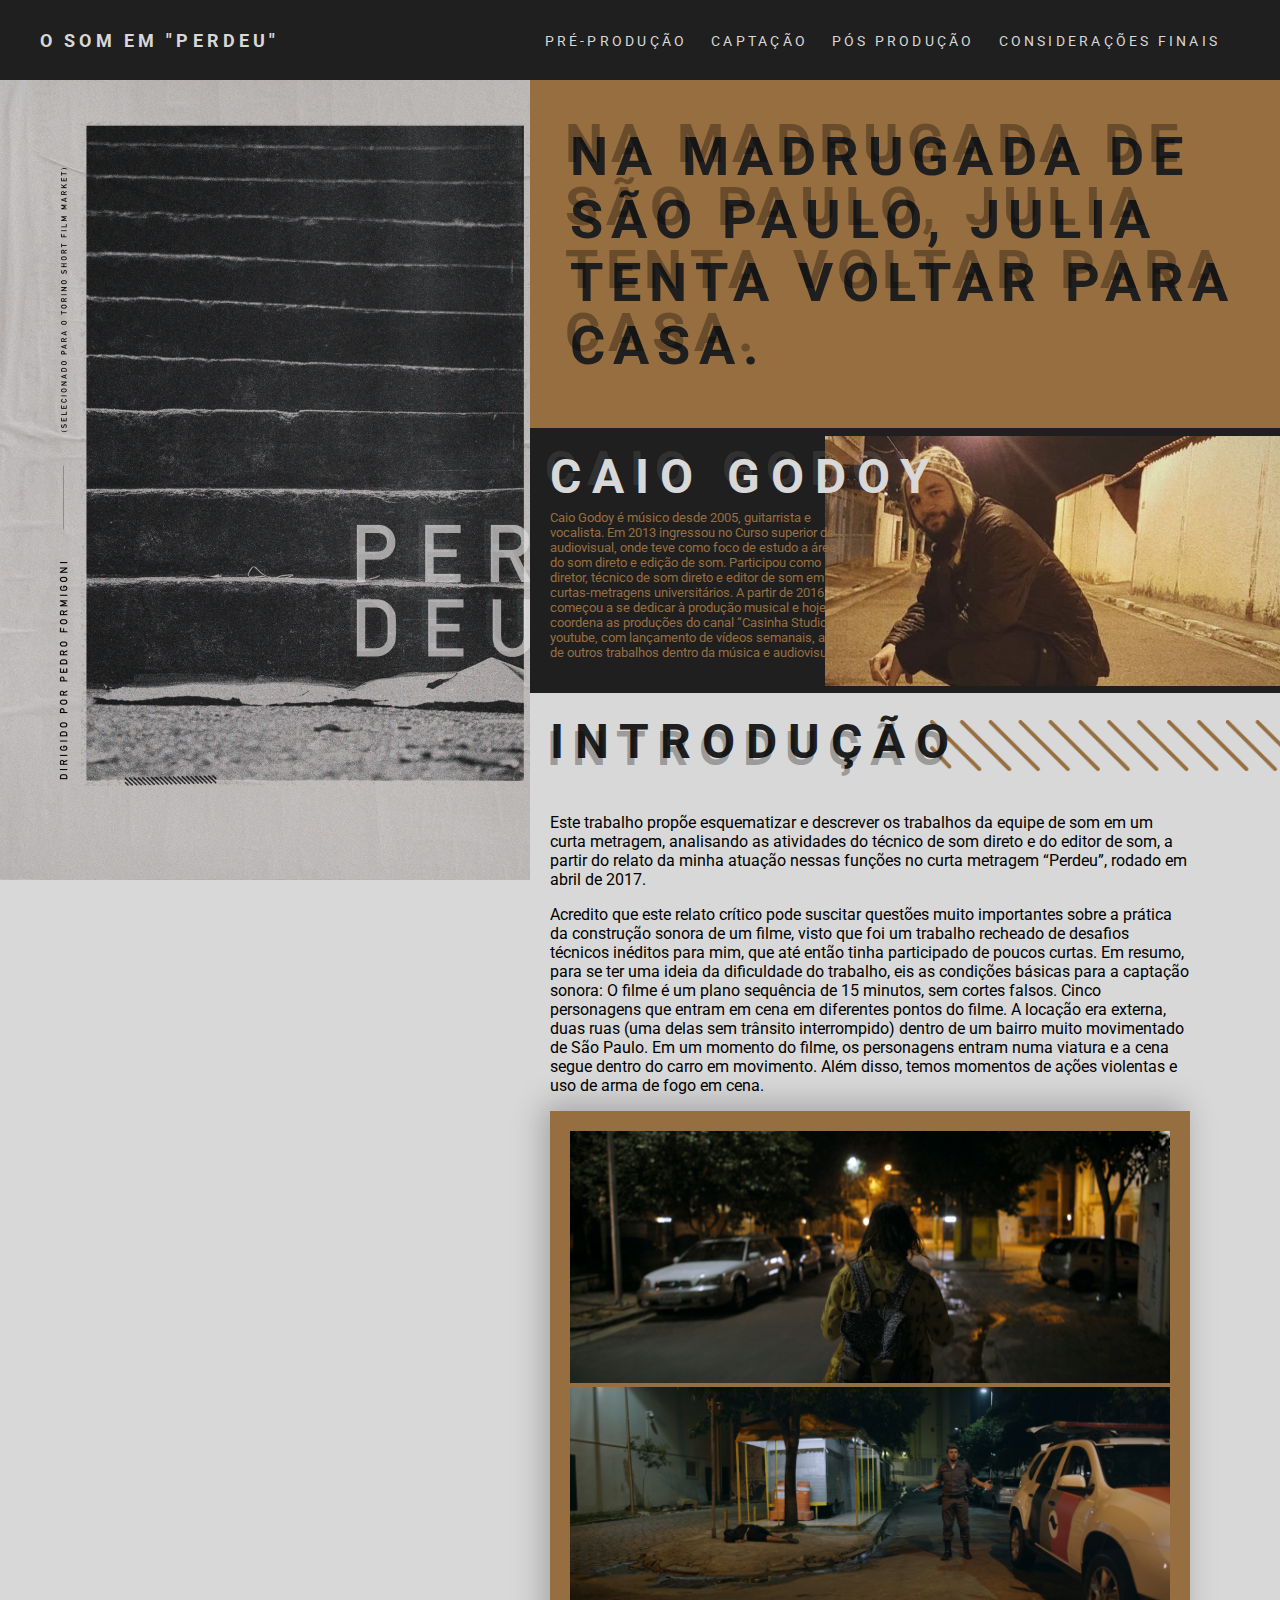
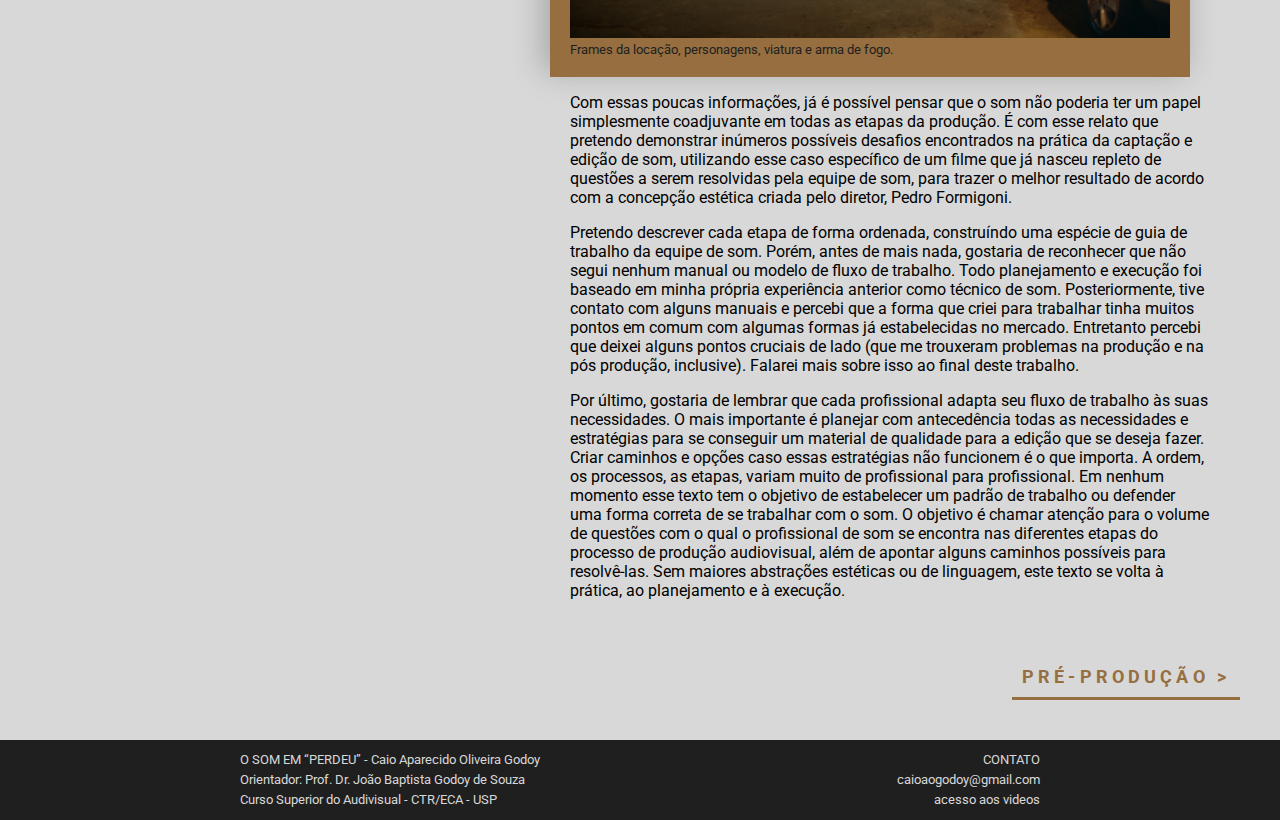
==== index.html @ 64c0122d "home finalizada" ====
<!DOCTYPE html>
<html lang="pt">
<head>
    <meta charset="UTF-8">
    <meta name="viewport" content="width=device-width, initial-scale=1.0">
    <meta http-equiv="X-UA-Compatible" content="ie=edge">
    <title>O som em "perdeu"</title>
    <link rel="stylesheet" href="assets/css/style.css">
    <link href="https://fonts.googleapis.com/css?family=Roboto" rel="stylesheet">

</head>
<body>
    <header>
        <nav class="menu">
            <h1><a href="home">O som em "perdeu"</a></h1>
            <div class="menu-nav">
                <ul>
                        <li><a href="preproducao">PRÉ-PRODUÇÃO</a></li>
                        <li><a href="captacao">CAPTAÇÃO</a></li>
                        <li><a href="posproducao">PÓS PRODUÇÃO</a></li>
                        <li><a href="finais">CONSIDERAÇÕES FINAIS</a></li>
                </ul>
            </div>
        </nav>
    </header>
    <section id="topo">
        <div id="sobre">
            <div class="img-side-left"></div>
            <div class="sobre">
                <div  class="sinopse">
                    <h2>Na madrugada de São Paulo, Julia tenta voltar para casa.</h2>
                    <h2 class="sinopse-2">Na madrugada de São Paulo, Julia tenta voltar para casa.</h2>
                </div>
                <div class="about">
                        <h2 class="title-about">caio godoy</h2>
                        <h2 class="title-about2">caio godoy</h2>
                        <p class="about-content">Caio Godoy é músico desde 2005, guitarrista e vocalista. Em 2013 ingressou no Curso superior do audiovisual, onde teve como foco de estudo a área do som direto e edição de som. Participou como diretor, técnico de som direto e editor de som em curtas-metragens universitários. A partir de 2016, começou a se dedicar à produção musical e hoje coordena as produções do canal “Casinha Studio” no youtube, com lançamento de vídeos semanais, além de outros trabalhos dentro da música e audiovisual.</p>
                </div>
                <div class="title">
                    <h2 class="title-1">introdução</h2>
                    <h2 class="title-2">introdução</h2>
                </div>
                <div class="content-home">
                    <p>Este trabalho propõe esquematizar e descrever os trabalhos da equipe de som em um curta metragem, analisando as atividades do técnico de som direto e do editor de som, a partir do relato da minha atuação nessas funções no curta metragem “Perdeu”, rodado em abril de 2017.</p>               </p>
                    <p>	Acredito que este relato crítico pode suscitar questões muito importantes sobre a prática da construção sonora de um filme, visto que foi um trabalho recheado de desafios técnicos inéditos para mim, que até então tinha participado de poucos curtas. Em resumo, para se ter uma ideia da dificuldade do trabalho, eis as condições básicas para a captação sonora: O filme é um plano sequência de 15 minutos, sem cortes falsos. Cinco personagens que entram em cena em diferentes pontos do filme. A locação era externa, duas ruas (uma delas sem trânsito interrompido) dentro de um bairro muito movimentado de São Paulo. Em um momento do filme, os personagens entram numa viatura e a cena segue dentro do carro em movimento. Além disso, temos momentos de ações violentas e uso de arma de fogo em cena.</p>
                <div class="media-home">
                    <img src="assets/img/intro-02.png" alt="">
                    <img src="assets/img/intro-01.png" alt="">
                    <p>Frames da locação, personagens, viatura e arma de fogo.</p>
                </div>
                <div class="content-home">
                    <p>Com essas poucas informações, já é possível pensar que o som não poderia ter um papel simplesmente coadjuvante em todas as etapas da produção. É com esse relato que pretendo demonstrar inúmeros possíveis desafios encontrados na prática da captação e edição de som, utilizando esse caso específico de um filme que já nasceu repleto de questões a serem resolvidas pela equipe de som, para trazer o melhor resultado de acordo com a concepção estética criada pelo diretor, Pedro Formigoni.</p>
                    <p>Pretendo descrever cada etapa de forma ordenada, construíndo uma espécie de guia de trabalho da equipe de som. Porém, antes de mais nada, gostaria de reconhecer que não segui nenhum manual ou modelo de fluxo de trabalho. Todo planejamento e execução foi baseado em minha própria experiência anterior como técnico de som. Posteriormente, tive contato com alguns manuais e percebi que a forma que criei para trabalhar tinha muitos pontos em comum com algumas formas já estabelecidas no mercado. Entretanto percebi que deixei alguns pontos cruciais de lado (que me trouxeram problemas na produção e na pós produção, inclusive). Falarei mais sobre isso ao final deste trabalho.</p>
                    <p>Por último, gostaria de lembrar que cada profissional adapta seu fluxo de trabalho às suas necessidades. O mais importante é planejar com antecedência todas as necessidades e estratégias para se conseguir um material de qualidade para a edição que se deseja fazer. Criar caminhos e opções caso essas estratégias não funcionem é o que importa. A ordem, os processos, as etapas, variam muito de profissional para profissional. Em nenhum momento esse texto tem o objetivo de estabelecer um padrão de trabalho ou defender uma forma correta de se trabalhar com o som. O objetivo é chamar atenção para o volume de questões com o qual o profissional de som se encontra nas diferentes etapas do processo de produção audiovisual, além de apontar alguns caminhos possíveis para resolvê-las. Sem maiores abstrações estéticas ou de linguagem, este texto se volta à prática, ao planejamento e à execução.</p>
                </div>
            </div>
            <div>
                <a class="link-next" href=""> PRÉ-PRODUÇÃO > </a>
            </div>
        </div> 

    </section>

    <footer>
            <div class="info">
                    <div>
                        <ul class="info-tecnica">
                            <li>O SOM EM “PERDEU” - Caio Aparecido Oliveira Godoy</li>
                            <li>Orientador: Prof. Dr. João Baptista Godoy de Souza</li>
                            <li>Curso Superior do Audivisual - CTR/ECA - USP</li>
                        </ul>
                    </div>
                    <div>
                        <ul class="info-contato">
                            <li>CONTATO</li>
                            <li><a href="mailto:caioaogodoy@gmail.com">caioaogodoy@gmail.com</a></li>
                            <li><a href="">acesso aos videos</a></li>
                        </ul>
                    </div>
                </nav>
    </footer>
</body>
</html>
---- assets/css/style.css ----
body{
    font-family: 'Roboto', sans-serif;
    margin: 0;
    padding: 0;
    background-color: #D8D8D8;
}

.menu{
    position: fixed;
    left: 0%;
    right: 0%;
    top: 0%;
    bottom: 0%;
    width: 100%;
    height: 80px;
    background: #201F1F;
    display: flex;
    padding-left: 40px;
    align-items: center;
    justify-content: space-between;
}

.menu-nav{
    padding-right: 80px;
}

ul,ol li{
    list-style: none;
  }
  
.menu li{
    display: inline;
    list-style: none;
    padding-right: 20px;
    font-style: normal;
    line-height: normal;
    font-size: 14px;
    letter-spacing: 0.23em;
    text-transform: uppercase;
    text-align: center;
}

.menu a{
    text-decoration: none;
    color: #D8D8D8;
}

.menu  a:hover{
    color:#966E3F;
    font-weight: bold;
    font-weight: bold;
    font-size: 20px;
}
.menu h1{
    font-style: normal;
    font-weight: bold;
    line-height: normal;
    font-size: 18px;
    letter-spacing: 0.23em;
    text-transform: uppercase;
    color: #D8D8D8;
    float: right;
}

#sobre{
    display: flex;
}

.sobre{
    float: right;
    width: 800px;
}

.img-side-left{
    float: left;
    width: 565px;
    height: 800px;
    left: 0px;
    margin-top: 80px;
    background: url(../img/perdeu-cartaz.png);
}

.sinopse{
    background: #966E3F;
    font-size: 36px;
    letter-spacing: 0.23em;
    text-transform: uppercase;
    color: #201F1F;
    padding: 80px 20px 20px 40px;
}

.sinopse-2{
    color: rgba(0, 0, 0, 0.3);
    margin-top: -310px;
    margin-left: -5px;
}

.about{
    background-color: #201F1F;
    padding: 20px ;
    background-image: url(../img/perfil-caio.png);
    background-repeat: no-repeat;
    background-position: right;
}

.title-about{
    margin: 0;
    font-size: 48px;
    letter-spacing: 0.23em;
    text-transform: uppercase;
    color: #D8D8D8;
}

.title-about2{
    margin: 0;
    font-size: 48px;
    letter-spacing: 0.23em;
    text-transform: uppercase;
    color: #D8D8D8;
    opacity: 0.1;
    margin-top: -65px;
    margin-left: -5px;
}

.about-content{
    width: 300px;
    color: #966E3F;
    font-size: 13px;
}

.title{
    padding: 20px;
    background-image: url(../img/title.png);
    background-repeat: no-repeat;
    background-position: right;
    background-size: 350px;
}

.title-1{
    font-family: Roboto;
    font-size: 48px;
    letter-spacing: 0.23em;
    text-transform: uppercase;
    color: #201F1F;
    margin: 0;
}

.title-2{
    font-family: Roboto;
    font-size: 48px;
    letter-spacing: 0.23em;
    text-transform: uppercase;
    color: rgba(0, 0, 0, 0.3);
    margin-top:-50px;
    margin-left: -3px;
    margin-bottom: 0;
    margin-right: 0;
}

.content-home{
    width: 640px;
    margin-left: 20px;
}

.media-home{
    background-color: #966E3F;
    text-align: left;
    padding: 20px;
    box-shadow: -6px -6px 30px rgba(0, 0, 0, 0.25);
}

.media-home img{
    width: 100%;
}

.media-home p{
    font-family: Roboto;
    font-style: normal;
    font-weight: normal;
    line-height: normal;
    font-size: 13px;
    color: #201F1F;
    margin: 0;
}

.link-next{
    float: right;
    color: #966E3F;
    font-family: Roboto;
    font-style: normal;
    font-weight: bold;
    line-height: normal;
    font-size: 18px;
    letter-spacing: 0.23em;
    text-transform: uppercase;
    padding: 10px;
    border-bottom: 3px #966E3F solid;
    text-decoration: none;
    margin: 40px;
}

.link-next:hover{
    float: right;
    color: #201F1F;
    font-family: Roboto;
    font-style: normal;
    font-weight: bold;
    line-height: normal;
    font-size: 18px;
    letter-spacing: 0.23em;
    text-transform: uppercase;
    padding: 10px;
    border-bottom: 3px #201F1F solid;
    text-decoration: none;
    margin: 40px;
}

.info{ 
    width: 100%;
    height: 80px;
    background: #201F1F;
    margin: 0;
    padding: 0;   
    display: flex;
    justify-items: center;
    justify-content: space-between;
}

.info li{
    font-family: Roboto;
    font-style: normal;
    font-weight: normal;
    line-height: 20px;
    font-size: 13px;
    color: #D8D8D8;
    margin: 0;
}

.info-tecnica{
    float: left;
    margin-left: 240px;
    padding: 0;
    margin-top: 10px;
    margin-bottom: 0;
}

.info-contato{
    float: right;
    margin-right: 240px;
    margin-top: 10px;
    margin-bottom: 0;
    text-align: right;
}

.info a{
    text-decoration: none;
    color: #D8D8D8;
}

.info  a:hover{
    color: #966E3F;
    font-weight: bold;
    font-weight: bold;
    font-size: 15px;
}
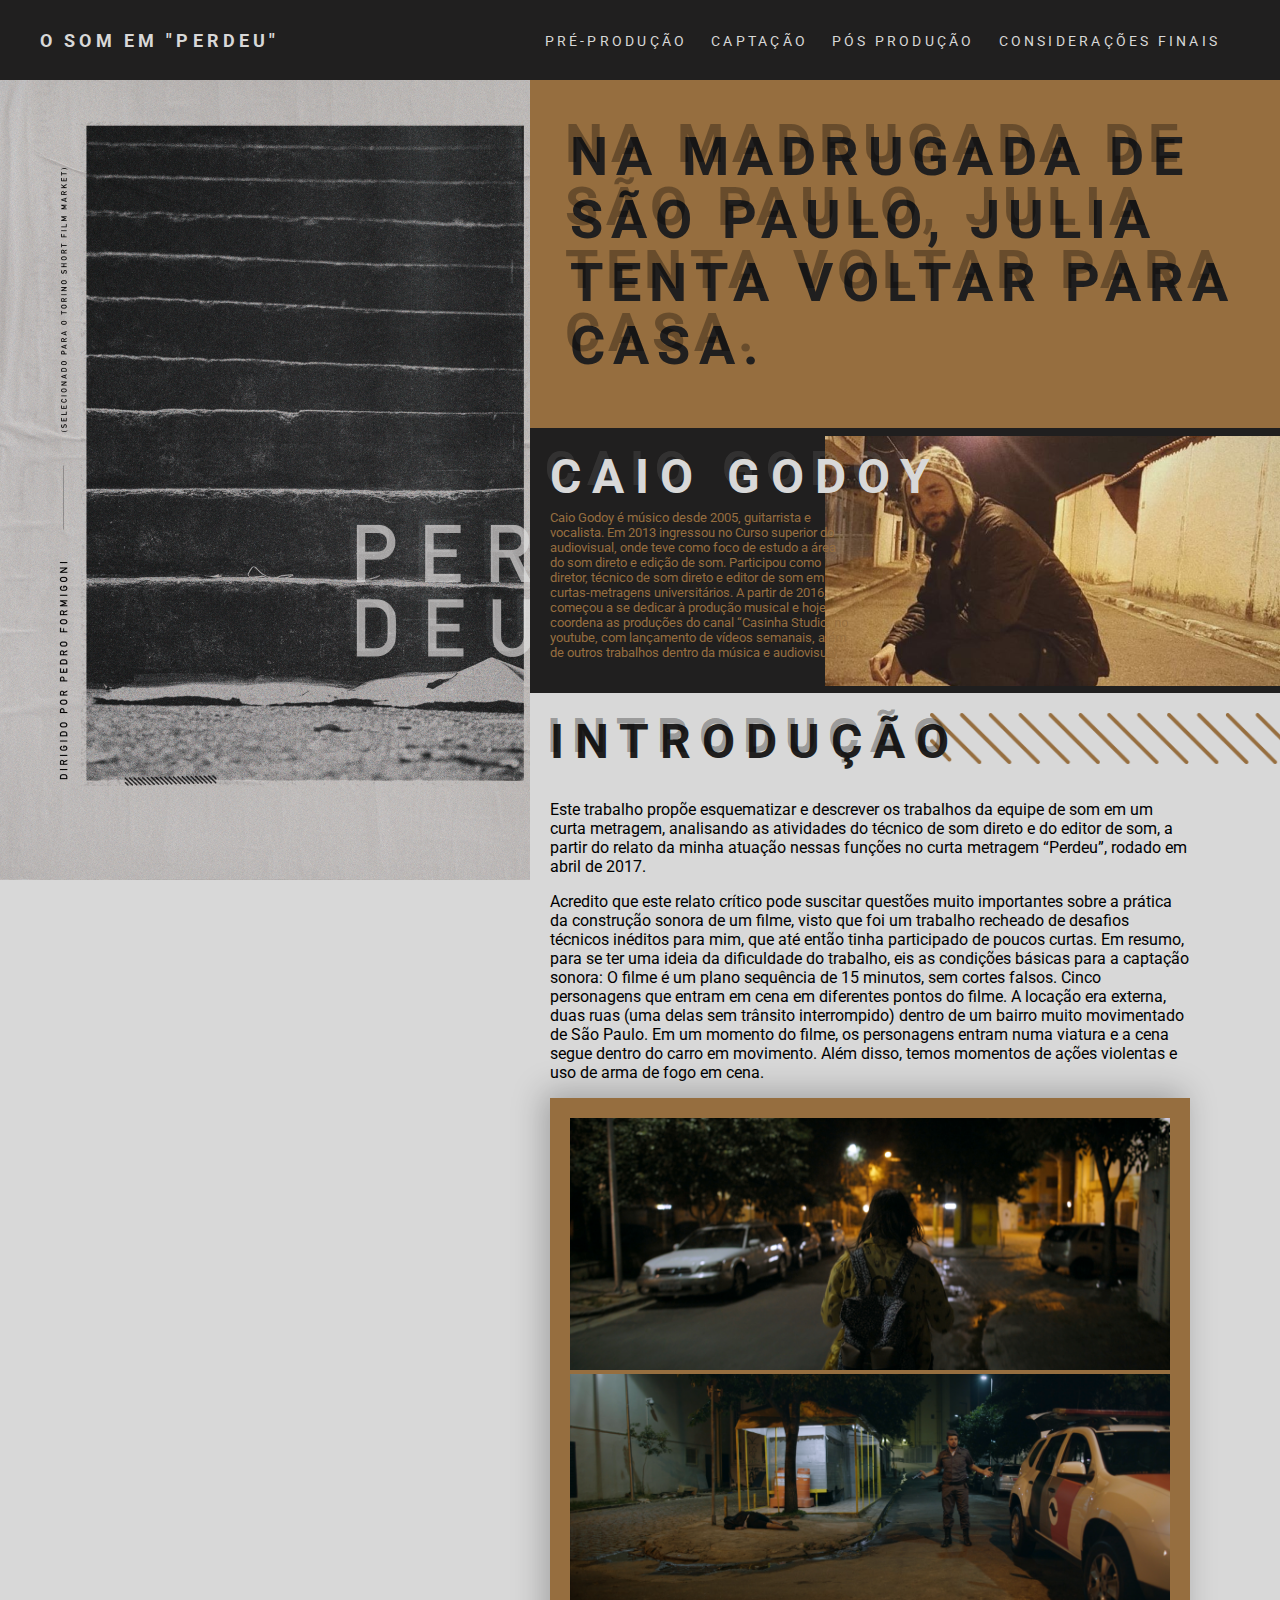
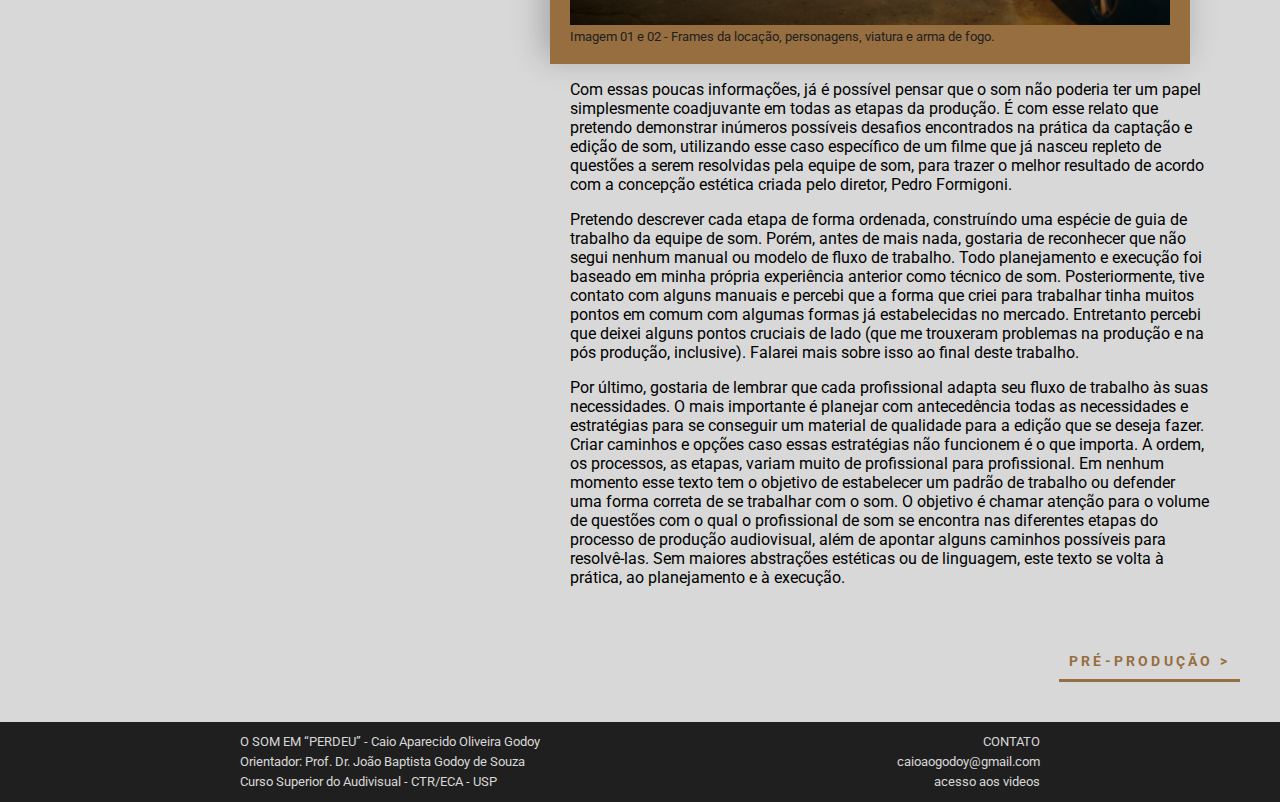
==== commit 3e1bbb10: "pre-producao" ====
--- a/index.html
+++ b/index.html
@@ -12,13 +12,13 @@
 <body>
     <header>
         <nav class="menu">
-            <h1><a href="home">O som em "perdeu"</a></h1>
+            <h1><a href="index.html">O som em "perdeu"</a></h1>
             <div class="menu-nav">
                 <ul>
-                        <li><a href="preproducao">PRÉ-PRODUÇÃO</a></li>
-                        <li><a href="captacao">CAPTAÇÃO</a></li>
-                        <li><a href="posproducao">PÓS PRODUÇÃO</a></li>
-                        <li><a href="finais">CONSIDERAÇÕES FINAIS</a></li>
+                    <li><a href="assets/pages/pre-producao.html">PRÉ-PRODUÇÃO</a></li>
+                    <li><a href="assets/pages/captacao.html">CAPTAÇÃO</a></li>
+                    <li><a href="assets/pages/pos-producao.html">PÓS PRODUÇÃO</a></li>
+                    <li><a href="assets/pages/consideracoes-finais.html">CONSIDERAÇÕES FINAIS</a></li>
                 </ul>
             </div>
         </nav>
@@ -46,7 +46,7 @@
                 <div class="media-home">
                     <img src="assets/img/intro-02.png" alt="">
                     <img src="assets/img/intro-01.png" alt="">
-                    <p>Frames da locação, personagens, viatura e arma de fogo.</p>
+                    <p>Imagem 01 e 02 - Frames da locação, personagens, viatura e arma de fogo.</p>
                 </div>
                 <div class="content-home">
                     <p>Com essas poucas informações, já é possível pensar que o som não poderia ter um papel simplesmente coadjuvante em todas as etapas da produção. É com esse relato que pretendo demonstrar inúmeros possíveis desafios encontrados na prática da captação e edição de som, utilizando esse caso específico de um filme que já nasceu repleto de questões a serem resolvidas pela equipe de som, para trazer o melhor resultado de acordo com a concepção estética criada pelo diretor, Pedro Formigoni.</p>
@@ -55,7 +55,7 @@
                 </div>
             </div>
             <div>
-                <a class="link-next" href=""> PRÉ-PRODUÇÃO > </a>
+                <a class="link-next" href="assets/pages/pre-producao.html"> PRÉ-PRODUÇÃO > </a>
             </div>
         </div> 
 
--- a/assets/css/style.css
+++ b/assets/css/style.css
@@ -52,6 +52,13 @@
     font-weight: bold;
     font-size: 20px;
 }
+
+.menu  a:active{
+    color:#966E3F;
+    font-weight: bold;
+    font-weight: bold;
+    font-size: 20px;
+}
 .menu h1{
     font-style: normal;
     font-weight: bold;
@@ -152,7 +159,7 @@
     letter-spacing: 0.23em;
     text-transform: uppercase;
     color: rgba(0, 0, 0, 0.3);
-    margin-top:-50px;
+    margin-top:-63px;
     margin-left: -3px;
     margin-bottom: 0;
     margin-right: 0;
@@ -191,7 +198,7 @@
     font-style: normal;
     font-weight: bold;
     line-height: normal;
-    font-size: 18px;
+    font-size: 14px;
     letter-spacing: 0.23em;
     text-transform: uppercase;
     padding: 10px;
@@ -207,13 +214,47 @@
     font-style: normal;
     font-weight: bold;
     line-height: normal;
-    font-size: 18px;
+    font-size: 14px;
     letter-spacing: 0.23em;
     text-transform: uppercase;
     padding: 10px;
     border-bottom: 3px #201F1F solid;
     text-decoration: none;
     margin: 40px;
+}
+
+.link-previous{
+    float: left;
+    color: #966E3F;
+    font-family: Roboto;
+    font-style: normal;
+    font-weight: bold;
+    line-height: normal;
+    font-size: 14px;
+    letter-spacing: 0.23em;
+    text-transform: uppercase;
+    padding: 10px;
+    border-bottom: 3px #966E3F solid;
+    text-decoration: none;
+    margin: 40px;
+    margin-left: 0px;
+}
+
+.link-previous:hover{
+    float: left;
+    color: #201F1F;
+    font-family: Roboto;
+    font-style: normal;
+    font-weight: bold;
+    line-height: normal;
+    font-size: 14px;
+    letter-spacing: 0.23em;
+    text-transform: uppercase;
+    padding: 10px;
+    border-bottom: 3px #201F1F solid;
+    text-decoration: none;
+    margin: 40px;
+    margin-left: 0px;
 }
 
 .info{ 
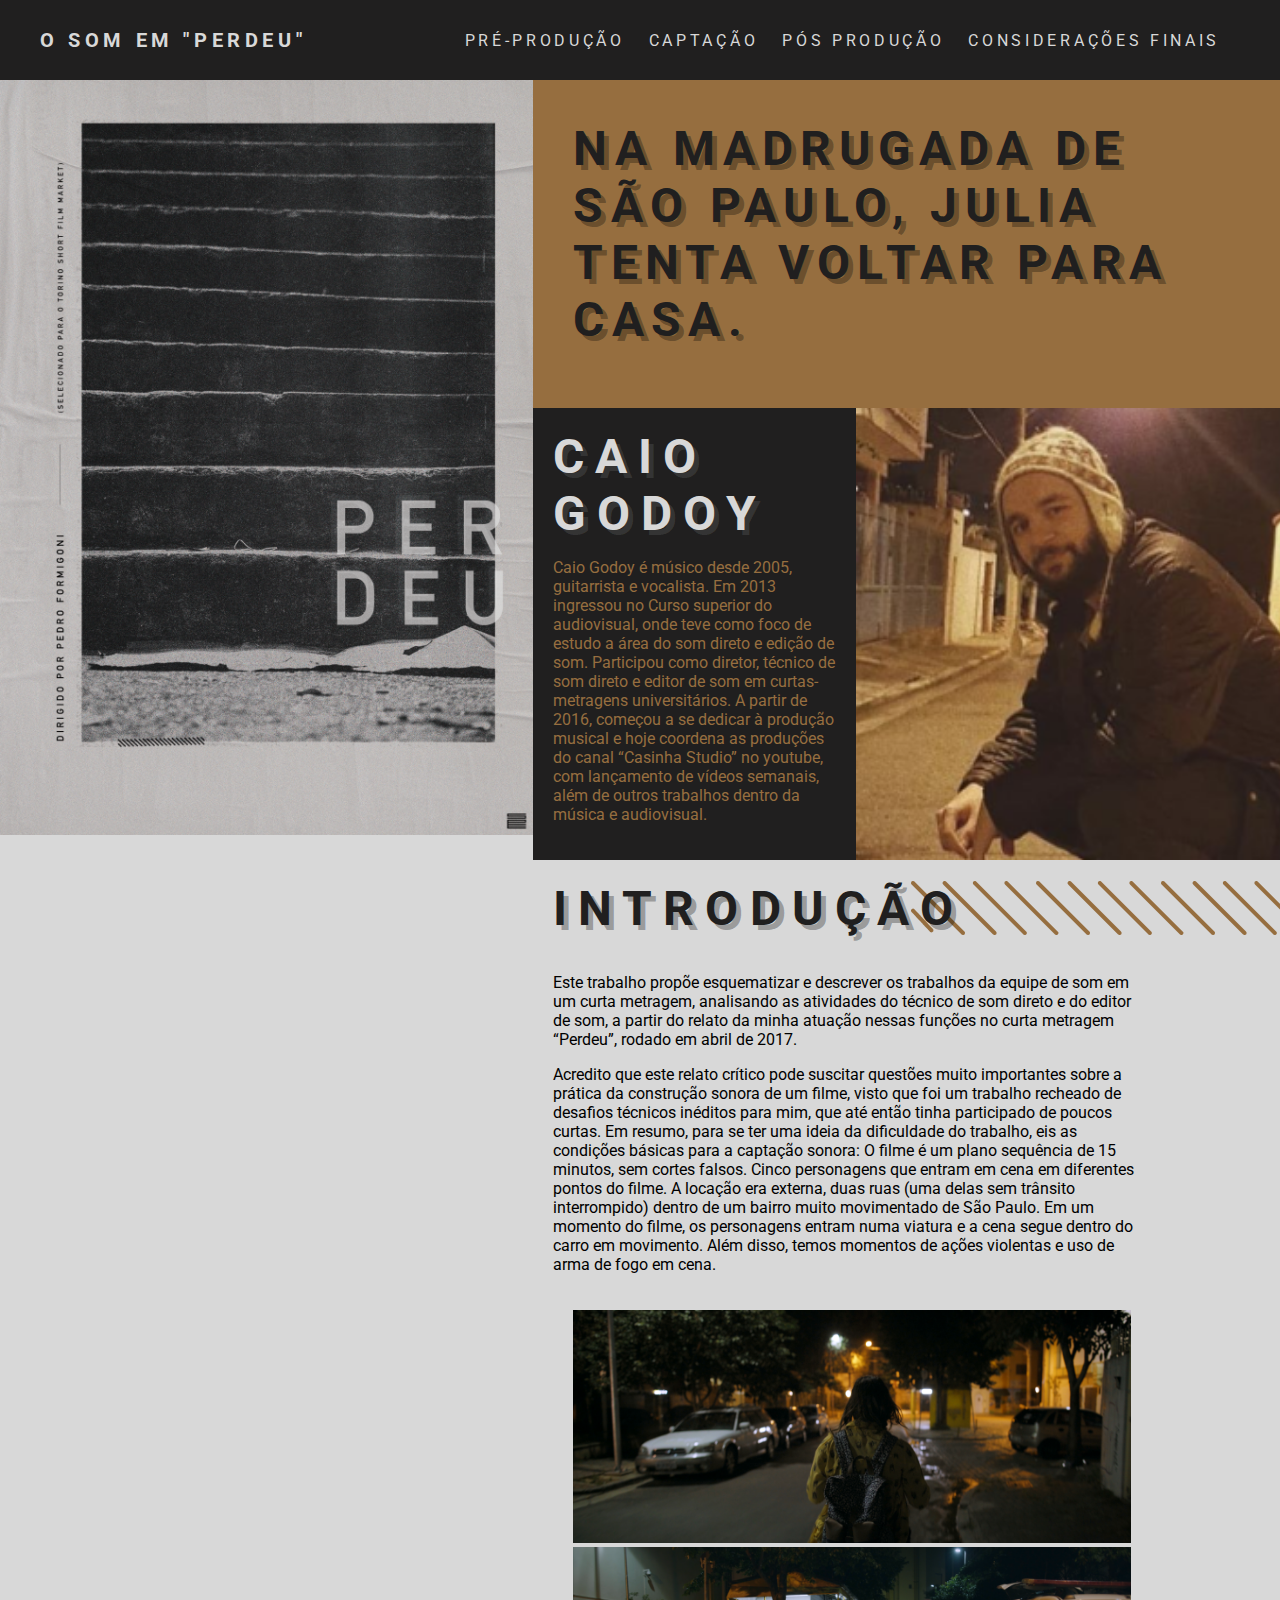
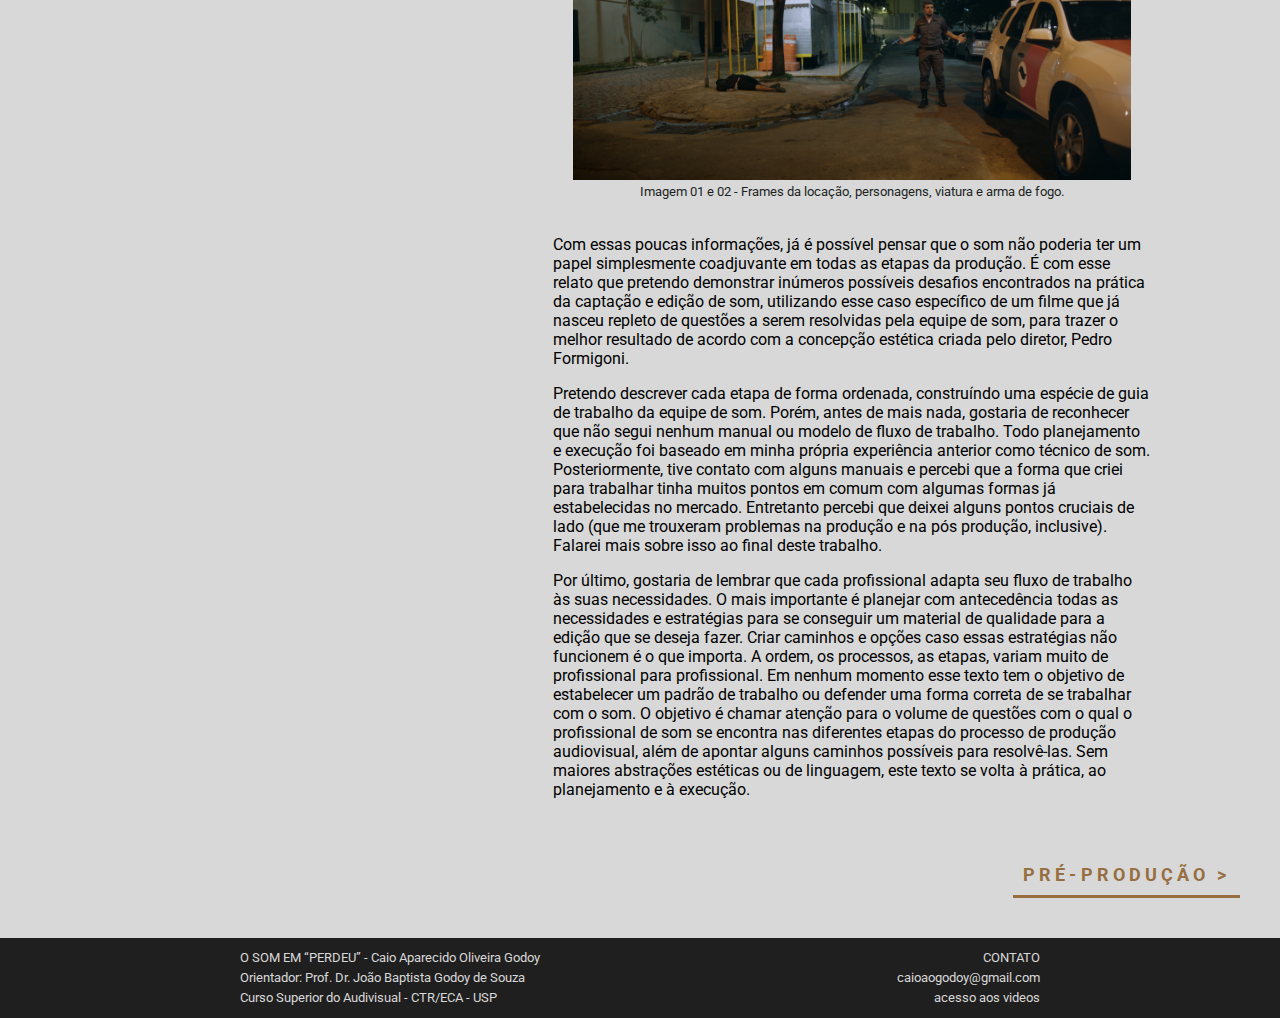
==== commit 9fe935ab: "responsividade" ====
--- a/index.html
+++ b/index.html
@@ -29,16 +29,17 @@
             <div class="sobre">
                 <div  class="sinopse">
                     <h2>Na madrugada de São Paulo, Julia tenta voltar para casa.</h2>
-                    <h2 class="sinopse-2">Na madrugada de São Paulo, Julia tenta voltar para casa.</h2>
                 </div>
                 <div class="about">
-                        <h2 class="title-about">caio godoy</h2>
-                        <h2 class="title-about2">caio godoy</h2>
-                        <p class="about-content">Caio Godoy é músico desde 2005, guitarrista e vocalista. Em 2013 ingressou no Curso superior do audiovisual, onde teve como foco de estudo a área do som direto e edição de som. Participou como diretor, técnico de som direto e editor de som em curtas-metragens universitários. A partir de 2016, começou a se dedicar à produção musical e hoje coordena as produções do canal “Casinha Studio” no youtube, com lançamento de vídeos semanais, além de outros trabalhos dentro da música e audiovisual.</p>
+                        <div class="about-div">
+                            <h2 class="title-about">caio godoy</h2>
+                            <p class="about-content">Caio Godoy é músico desde 2005, guitarrista e vocalista. Em 2013 ingressou no Curso superior do audiovisual, onde teve como foco de estudo a área do som direto e edição de som. Participou como diretor, técnico de som direto e editor de som em curtas-metragens universitários. A partir de 2016, começou a se dedicar à produção musical e hoje coordena as produções do canal “Casinha Studio” no youtube, com lançamento de vídeos semanais, além de outros trabalhos dentro da música e audiovisual.</p>
+                        </div>
+                        <div class="img-caio">
+                        </div>
                 </div>
                 <div class="title">
-                    <h2 class="title-1">introdução</h2>
-                    <h2 class="title-2">introdução</h2>
+                    <h2>introdução</h2>
                 </div>
                 <div class="content-home">
                     <p>Este trabalho propõe esquematizar e descrever os trabalhos da equipe de som em um curta metragem, analisando as atividades do técnico de som direto e do editor de som, a partir do relato da minha atuação nessas funções no curta metragem “Perdeu”, rodado em abril de 2017.</p>               </p>
@@ -48,7 +49,7 @@
                     <img src="assets/img/intro-01.png" alt="">
                     <p>Imagem 01 e 02 - Frames da locação, personagens, viatura e arma de fogo.</p>
                 </div>
-                <div class="content-home">
+                <div>
                     <p>Com essas poucas informações, já é possível pensar que o som não poderia ter um papel simplesmente coadjuvante em todas as etapas da produção. É com esse relato que pretendo demonstrar inúmeros possíveis desafios encontrados na prática da captação e edição de som, utilizando esse caso específico de um filme que já nasceu repleto de questões a serem resolvidas pela equipe de som, para trazer o melhor resultado de acordo com a concepção estética criada pelo diretor, Pedro Formigoni.</p>
                     <p>Pretendo descrever cada etapa de forma ordenada, construíndo uma espécie de guia de trabalho da equipe de som. Porém, antes de mais nada, gostaria de reconhecer que não segui nenhum manual ou modelo de fluxo de trabalho. Todo planejamento e execução foi baseado em minha própria experiência anterior como técnico de som. Posteriormente, tive contato com alguns manuais e percebi que a forma que criei para trabalhar tinha muitos pontos em comum com algumas formas já estabelecidas no mercado. Entretanto percebi que deixei alguns pontos cruciais de lado (que me trouxeram problemas na produção e na pós produção, inclusive). Falarei mais sobre isso ao final deste trabalho.</p>
                     <p>Por último, gostaria de lembrar que cada profissional adapta seu fluxo de trabalho às suas necessidades. O mais importante é planejar com antecedência todas as necessidades e estratégias para se conseguir um material de qualidade para a edição que se deseja fazer. Criar caminhos e opções caso essas estratégias não funcionem é o que importa. A ordem, os processos, as etapas, variam muito de profissional para profissional. Em nenhum momento esse texto tem o objetivo de estabelecer um padrão de trabalho ou defender uma forma correta de se trabalhar com o som. O objetivo é chamar atenção para o volume de questões com o qual o profissional de som se encontra nas diferentes etapas do processo de produção audiovisual, além de apontar alguns caminhos possíveis para resolvê-las. Sem maiores abstrações estéticas ou de linguagem, este texto se volta à prática, ao planejamento e à execução.</p>
--- a/assets/css/style.css
+++ b/assets/css/style.css
@@ -1,4 +1,3 @@
-
 body{
     font-family: 'Roboto', sans-serif;
     margin: 0;
@@ -6,6 +5,9 @@
     background-color: #D8D8D8;
 }
 
+p{
+    font-size: 1em;
+}
 .menu{
     position: fixed;
     left: 0%;
@@ -35,7 +37,7 @@
     padding-right: 20px;
     font-style: normal;
     line-height: normal;
-    font-size: 14px;
+    font-size: 1em;
     letter-spacing: 0.23em;
     text-transform: uppercase;
     text-align: center;
@@ -50,20 +52,23 @@
     color:#966E3F;
     font-weight: bold;
     font-weight: bold;
-    font-size: 20px;
-}
-
-.menu  a:active{
+    font-size: 1em;
+}
+
+.menu-atual{
     color:#966E3F;
     font-weight: bold;
     font-weight: bold;
-    font-size: 20px;
+    font-size: 1.15em;
+    padding-bottom: 5px;
+    padding-left: 
+    border-bottom: #D8D8D8 solid 3px;
 }
 .menu h1{
     font-style: normal;
     font-weight: bold;
     line-height: normal;
-    font-size: 18px;
+    font-size: 1.25em;
     letter-spacing: 0.23em;
     text-transform: uppercase;
     color: #D8D8D8;
@@ -75,65 +80,58 @@
 }
 
 .sobre{
-    float: right;
-    width: 800px;
+    flex: 7;
 }
 
 .img-side-left{
-    float: left;
-    width: 565px;
-    height: 800px;
+    flex: 5;
     left: 0px;
     margin-top: 80px;
     background: url(../img/perdeu-cartaz.png);
+    background-repeat: no-repeat;
+    background-size: contain;
 }
 
 .sinopse{
     background: #966E3F;
-    font-size: 36px;
+    font-size: 2em;
     letter-spacing: 0.23em;
     text-transform: uppercase;
     color: #201F1F;
     padding: 80px 20px 20px 40px;
-}
-
-.sinopse-2{
-    color: rgba(0, 0, 0, 0.3);
-    margin-top: -310px;
-    margin-left: -5px;
-}
+    text-shadow: 5px 5px rgba(0, 0, 0, 0.3);
+}
+
 
 .about{
     background-color: #201F1F;
+    display: flex;
+}
+
+.about-div{
+    flex: 1;
     padding: 20px ;
+}
+
+.img-caio{
+    flex: 1.5;
     background-image: url(../img/perfil-caio.png);
+    background-size: cover;
     background-repeat: no-repeat;
-    background-position: right;
 }
 
 .title-about{
     margin: 0;
-    font-size: 48px;
-    letter-spacing: 0.23em;
-    text-transform: uppercase;
-    color: #D8D8D8;
-}
-
-.title-about2{
-    margin: 0;
-    font-size: 48px;
-    letter-spacing: 0.23em;
-    text-transform: uppercase;
-    color: #D8D8D8;
-    opacity: 0.1;
-    margin-top: -65px;
-    margin-left: -5px;
+    font-size: 3em;
+    letter-spacing: 0.23em;
+    text-transform: uppercase;
+    color: #D8D8D8;
+    text-shadow: 5px 5px rgba(255, 255, 255, 0.1);
 }
 
 .about-content{
-    width: 300px;
     color: #966E3F;
-    font-size: 13px;
+    font-size: 1em;
 }
 
 .title{
@@ -141,40 +139,28 @@
     background-image: url(../img/title.png);
     background-repeat: no-repeat;
     background-position: right;
-    background-size: 350px;
-}
-
-.title-1{
-    font-family: Roboto;
-    font-size: 48px;
-    letter-spacing: 0.23em;
-    text-transform: uppercase;
-    color: #201F1F;
-    margin: 0;
-}
-
-.title-2{
-    font-family: Roboto;
-    font-size: 48px;
-    letter-spacing: 0.23em;
-    text-transform: uppercase;
-    color: rgba(0, 0, 0, 0.3);
-    margin-top:-63px;
-    margin-left: -3px;
-    margin-bottom: 0;
-    margin-right: 0;
+    background-size: auto;
+}
+
+.title h2{
+    font-family: Roboto;
+    font-size: 3em;
+    letter-spacing: 0.23em;
+    text-transform: uppercase;
+    color: #201F1F;
+    margin: 0;
+    text-shadow: 5px 5px rgba(0, 0, 0, 0.3);
 }
 
 .content-home{
-    width: 640px;
+    width:80%;
     margin-left: 20px;
+    text-align: left;
 }
 
 .media-home{
-    background-color: #966E3F;
-    text-align: left;
+    text-align: center;
     padding: 20px;
-    box-shadow: -6px -6px 30px rgba(0, 0, 0, 0.25);
 }
 
 .media-home img{
@@ -186,7 +172,7 @@
     font-style: normal;
     font-weight: normal;
     line-height: normal;
-    font-size: 13px;
+    font-size: 0.8em;
     color: #201F1F;
     margin: 0;
 }
@@ -198,7 +184,7 @@
     font-style: normal;
     font-weight: bold;
     line-height: normal;
-    font-size: 14px;
+    font-size: 1.1em;
     letter-spacing: 0.23em;
     text-transform: uppercase;
     padding: 10px;
@@ -214,7 +200,7 @@
     font-style: normal;
     font-weight: bold;
     line-height: normal;
-    font-size: 14px;
+    font-size: 1.2em;
     letter-spacing: 0.23em;
     text-transform: uppercase;
     padding: 10px;
@@ -230,7 +216,7 @@
     font-style: normal;
     font-weight: bold;
     line-height: normal;
-    font-size: 14px;
+    font-size: 1.1em;
     letter-spacing: 0.23em;
     text-transform: uppercase;
     padding: 10px;
@@ -247,7 +233,7 @@
     font-style: normal;
     font-weight: bold;
     line-height: normal;
-    font-size: 14px;
+    font-size: 1.2em;
     letter-spacing: 0.23em;
     text-transform: uppercase;
     padding: 10px;
@@ -304,4 +290,49 @@
     font-weight: bold;
     font-weight: bold;
     font-size: 15px;
+}
+
+
+@media screen and (min-width: 2000px) {
+    .title{
+        padding: 20px;
+        background-image: none;
+    }
+}
+
+@media screen and (max-width: 992px) {
+    .img-side-left{
+        display: none;
+    }
+    p{
+        font-size: 1.5em;
+    }
+    a{
+        font-size: 2em;
+    }
+    .about{
+        display: block;
+    }
+    .title{
+        padding: 20px;
+        background-image: none;
+    }
+    .content-home{
+        width: 90%;
+    }
+    .menu li{
+        display: none;
+    }
+    .info{
+        display: none;
+    }
+    .about-content{
+        font-size: 1.5em;
+    }
+    .media-home p{
+        font-size:1em;
+    }
+    .menu h1{
+        font-size: .5em;
+    }
 }